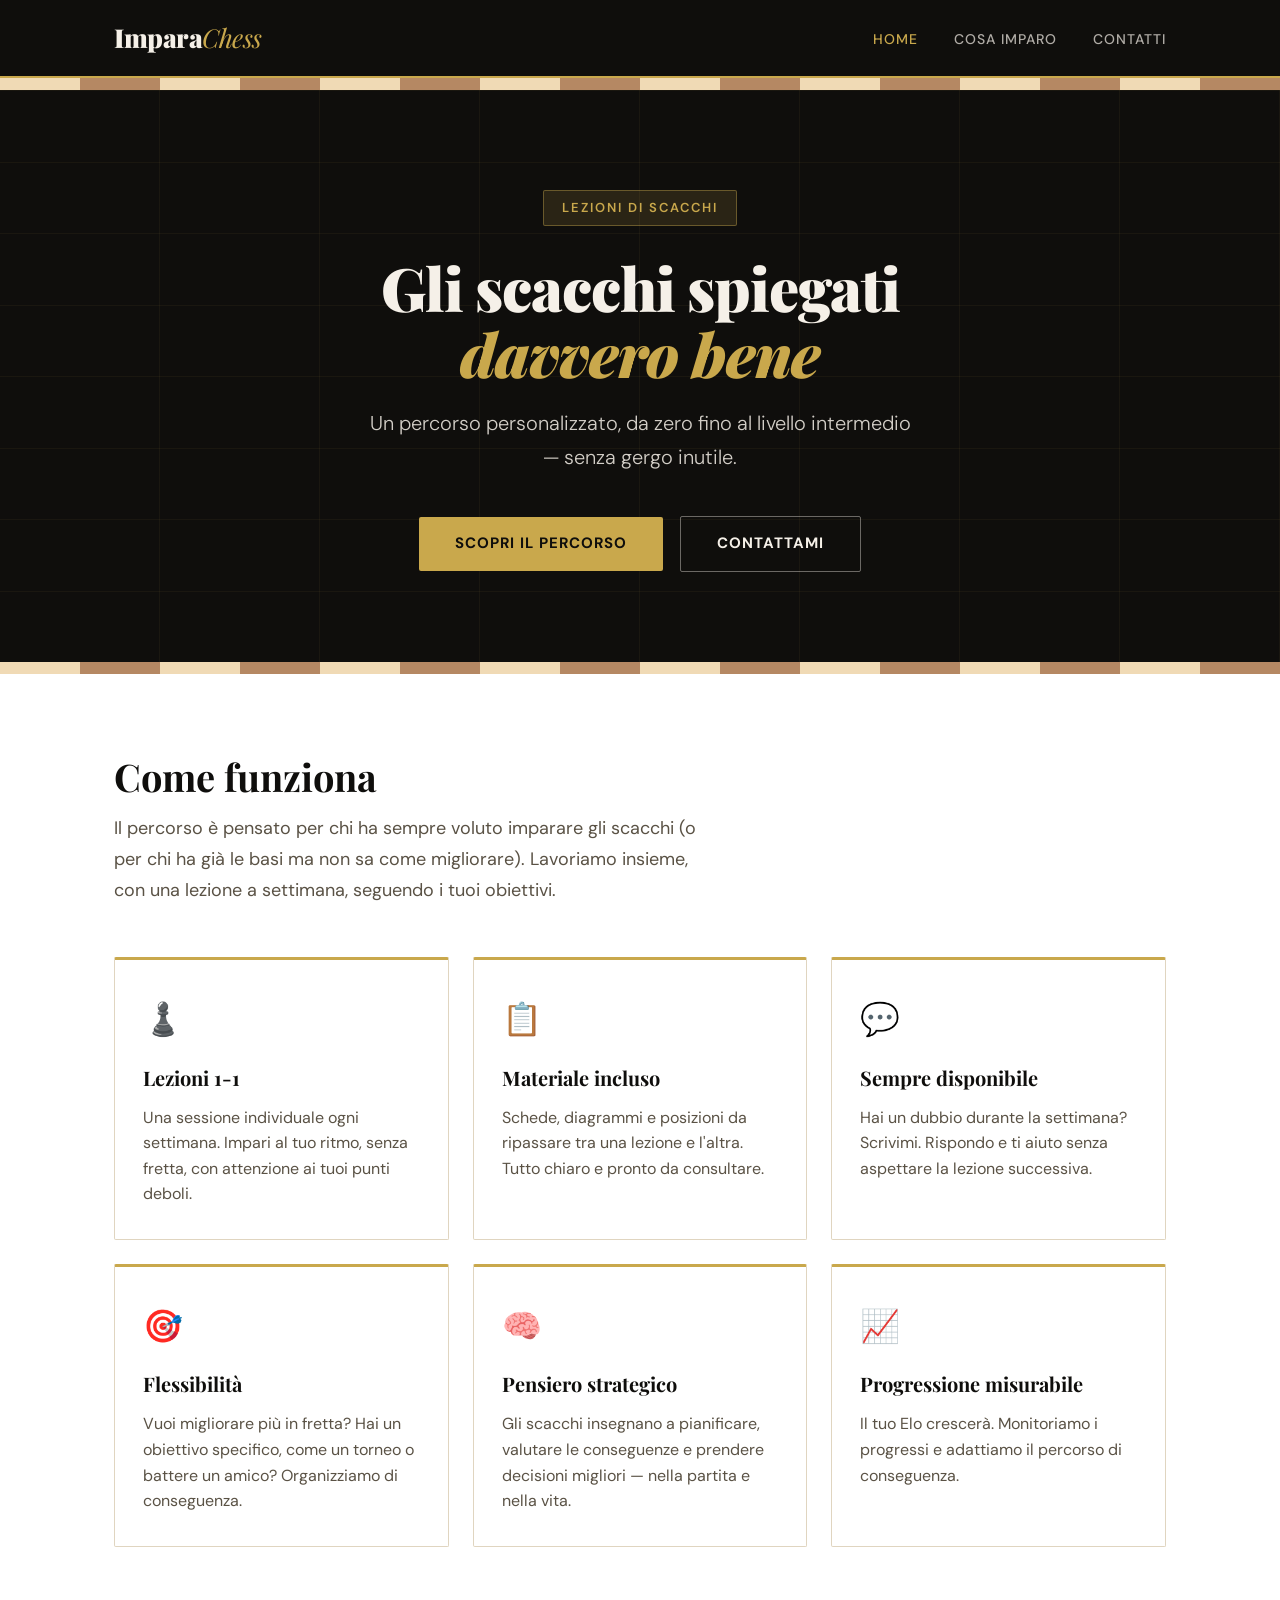
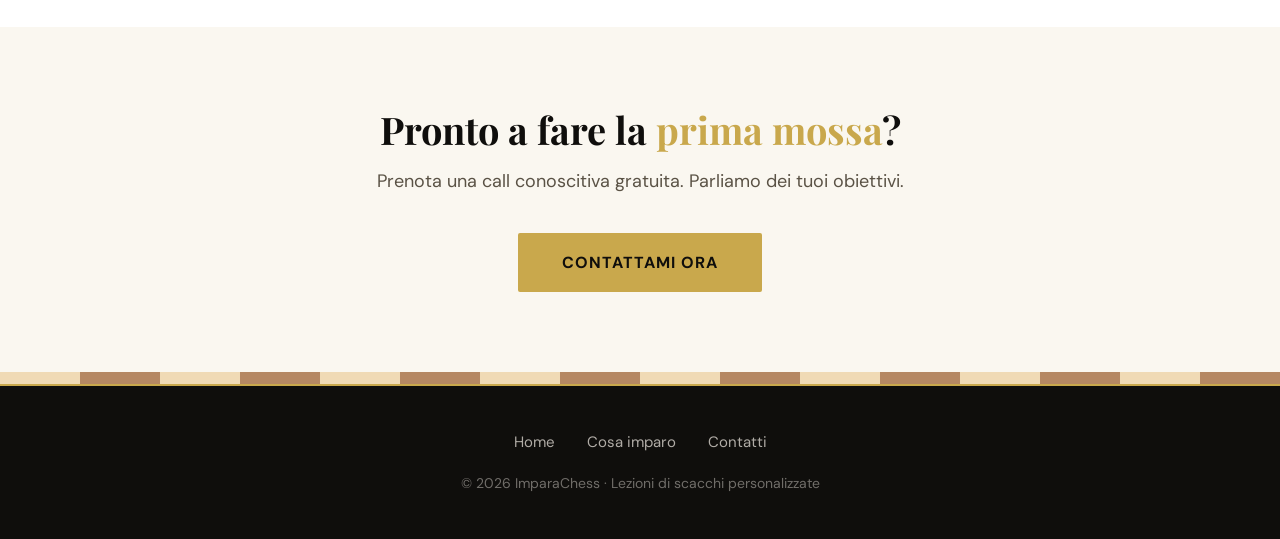
==== index.html @ 83b85c3e "Add files via upload" ====
<!DOCTYPE html>
<html lang="it">
<head>
    <meta charset="UTF-8">
    <meta name="viewport" content="width=device-width, initial-scale=1.0">
    <title>ImparaChess</title>
    <meta name="description" content="ImparaChess: lezioni di scacchi pratiche e chiare per principianti e giocatori intermedi. Impara a ragionare, a pianificare e a vincere.">
    <link rel="stylesheet" href="styles.css">
    <link rel="stylesheet" href="https://cdnjs.cloudflare.com/ajax/libs/font-awesome/6.5.0/css/all.min.css">
</head>
<body>

<header>
    <div class="navbar">
        <a href="index.html" class="logo">Impara<span>Chess</span></a>
        <button class="hamburger" onclick="toggleMenu()" aria-label="Menu">
            <span></span><span></span><span></span>
        </button>
        <nav>
            <ul id="nav-menu">
                <li><a href="index.html" class="active">Home</a></li>
                <li><a href="contenuti.html">Cosa imparo</a></li>
                <li><a href="contatti.html">Contatti</a></li>
            </ul>
        </nav>
    </div>
</header>

<div class="chess-strip">
    <span></span><span></span><span></span><span></span>
    <span></span><span></span><span></span><span></span>
    <span></span><span></span><span></span><span></span>
    <span></span><span></span><span></span><span></span>
</div>

<section class="hero">
    <div class="container hero-content">
        <div class="hero-badge">Lezioni di scacchi</div>
        <h1>Gli scacchi spiegati<br><em>davvero bene</em></h1>
        <p>Un percorso personalizzato, da zero fino al livello intermedio — senza gergo inutile.</p>
        <a href="contenuti.html" class="btn">Scopri il percorso</a>
        <a href="contatti.html" class="btn btn-outline">Contattami</a>
    </div>
</section>

<div class="chess-strip">
    <span></span><span></span><span></span><span></span>
    <span></span><span></span><span></span><span></span>
    <span></span><span></span><span></span><span></span>
    <span></span><span></span><span></span><span></span>
</div>

<section>
    <div class="container">
        <div class="section-title">Come funziona</div>
        <p class="section-sub">Il percorso è pensato per chi ha sempre voluto imparare gli scacchi (o per chi ha già le basi ma non sa come migliorare). Lavoriamo insieme, con una lezione a settimana, seguendo i tuoi obiettivi.</p>

        <div class="cards">
            <div class="card">
                <div class="card-icon">♟️</div>
                <h3>Lezioni 1-1</h3>
                <p>Una sessione individuale ogni settimana. Impari al tuo ritmo, senza fretta, con attenzione ai tuoi punti deboli.</p>
            </div>
            <div class="card">
                <div class="card-icon">📋</div>
                <h3>Materiale incluso</h3>
                <p>Schede, diagrammi e posizioni da ripassare tra una lezione e l'altra. Tutto chiaro e pronto da consultare.</p>
            </div>
            <div class="card">
                <div class="card-icon">💬</div>
                <h3>Sempre disponibile</h3>
                <p>Hai un dubbio durante la settimana? Scrivimi. Rispondo e ti aiuto senza aspettare la lezione successiva.</p>
            </div>
            <div class="card">
                <div class="card-icon">🎯</div>
                <h3>Flessibilità</h3>
                <p>Vuoi migliorare più in fretta? Hai un obiettivo specifico, come un torneo o battere un amico? Organizziamo di conseguenza.</p>
            </div>
            <div class="card">
                <div class="card-icon">🧠</div>
                <h3>Pensiero strategico</h3>
                <p>Gli scacchi insegnano a pianificare, valutare le conseguenze e prendere decisioni migliori — nella partita e nella vita.</p>
            </div>
            <div class="card">
                <div class="card-icon">📈</div>
                <h3>Progressione misurabile</h3>
                <p>Il tuo Elo crescerà. Monitoriamo i progressi e adattiamo il percorso di conseguenza.</p>
            </div>
        </div>
    </div>
</section>

<section class="sfondo-avorio">
    <div class="container" style="text-align:center;">
        <div class="section-title">Pronto a fare la <span class="oro">prima mossa</span>?</div>
        <p class="section-sub" style="margin: 0 auto 36px; text-align:center;">Prenota una call conoscitiva gratuita. Parliamo dei tuoi obiettivi.</p>
        <a href="contatti.html" class="btn" style="font-size:16px; padding: 16px 44px;">Contattami ora</a>
    </div>
</section>

<div class="chess-strip">
    <span></span><span></span><span></span><span></span>
    <span></span><span></span><span></span><span></span>
    <span></span><span></span><span></span><span></span>
    <span></span><span></span><span></span><span></span>
</div>

<footer>
    <div class="container">
        <ul class="footer-links">
            <li><a href="index.html">Home</a></li>
            <li><a href="contenuti.html">Cosa imparo</a></li>
            <li><a href="contatti.html">Contatti</a></li>
        </ul>
        <p class="footer-copy">© 2026 ImparaChess · Lezioni di scacchi personalizzate</p>
    </div>
</footer>

<script>
function toggleMenu() {
    document.getElementById('nav-menu').classList.toggle('open');
}
</script>
</body>
</html>
---- styles.css ----
@import url('https://fonts.googleapis.com/css2?family=Playfair+Display:wght@400;600;700;900&family=DM+Sans:wght@300;400;500;600&display=swap');

* {
    margin: 0;
    padding: 0;
    box-sizing: border-box;
}

:root {
    --nero: #0f0e0c;
    --bianco-avorio: #f5f0e8;
    --oro: #c9a84c;
    --oro-chiaro: #e2c47a;
    --oro-sfondo: #faf7f0;
    --marrone: #6b4f2a;
    --testo: #1c1a17;
    --testo-morbido: #5a5245;
    --bordo: #e0d5c0;
    --bianco: #ffffff;
    --scacco-chiaro: #f0dab5;
    --scacco-scuro: #b58863;
}

body {
    font-family: 'DM Sans', sans-serif;
    font-size: 18px;
    line-height: 1.7;
    color: var(--testo);
    background: var(--bianco);
}

.container {
    max-width: 1100px;
    margin: 0 auto;
    padding: 0 24px;
}

/* ── HEADER ── */
header {
    background: var(--nero);
    position: sticky;
    top: 0;
    z-index: 100;
    border-bottom: 2px solid var(--oro);
}

.navbar {
    padding: 16px 0;
    display: flex;
    justify-content: space-between;
    align-items: center;
    max-width: 1100px;
    margin: 0 auto;
    padding-left: 24px;
    padding-right: 24px;
}

.logo {
    font-family: 'Playfair Display', serif;
    font-size: 26px;
    font-weight: 900;
    color: var(--bianco-avorio);
    text-decoration: none;
    letter-spacing: -0.5px;
}

.logo span {
    color: var(--oro);
    font-weight: 400;
    font-style: italic;
}

nav ul {
    list-style: none;
    display: flex;
    gap: 36px;
}

nav a {
    text-decoration: none;
    color: rgba(245, 240, 232, 0.7);
    font-size: 14px;
    font-weight: 500;
    text-transform: uppercase;
    letter-spacing: 1px;
    transition: color 0.2s;
}

nav a:hover, nav a.active {
    color: var(--oro);
}

/* ── HERO ── */
.hero {
    background: var(--nero);
    padding: 100px 0 90px;
    text-align: center;
    color: var(--bianco-avorio);
    position: relative;
    overflow: hidden;
}

.hero::before {
    content: '';
    position: absolute;
    inset: 0;
    background-image:
        repeating-linear-gradient(
            0deg,
            transparent,
            transparent calc(12.5% - 1px),
            rgba(201,168,76,0.06) calc(12.5% - 1px),
            rgba(201,168,76,0.06) 12.5%
        ),
        repeating-linear-gradient(
            90deg,
            transparent,
            transparent calc(12.5% - 1px),
            rgba(201,168,76,0.06) calc(12.5% - 1px),
            rgba(201,168,76,0.06) 12.5%
        );
    pointer-events: none;
}

.hero-content {
    position: relative;
    z-index: 1;
}

.hero-badge {
    display: inline-block;
    background: rgba(201,168,76,0.15);
    color: var(--oro);
    border: 1px solid rgba(201,168,76,0.4);
    font-size: 13px;
    font-weight: 600;
    text-transform: uppercase;
    letter-spacing: 2px;
    padding: 6px 18px;
    border-radius: 2px;
    margin-bottom: 28px;
}

.hero h1 {
    font-family: 'Playfair Display', serif;
    font-size: 60px;
    font-weight: 900;
    margin-bottom: 20px;
    line-height: 1.1;
    letter-spacing: -1px;
}

.hero h1 em {
    color: var(--oro);
    font-style: italic;
}

.hero p {
    font-size: 20px;
    font-weight: 300;
    margin-bottom: 42px;
    opacity: 0.85;
    max-width: 560px;
    margin-left: auto;
    margin-right: auto;
}

.btn {
    display: inline-block;
    background: var(--oro);
    color: var(--nero);
    padding: 14px 36px;
    border-radius: 2px;
    font-weight: 700;
    font-size: 15px;
    text-decoration: none;
    text-transform: uppercase;
    letter-spacing: 1px;
    transition: background 0.2s, transform 0.15s;
}

.btn:hover {
    background: var(--oro-chiaro);
    transform: translateY(-2px);
}

.btn-outline {
    background: transparent;
    color: var(--bianco-avorio);
    border: 1px solid rgba(245,240,232,0.4);
    margin-left: 12px;
}

.btn-outline:hover {
    background: rgba(255,255,255,0.08);
    border-color: var(--bianco-avorio);
}

/* ── SCACCHIERA DECORATIVA ── */
.chess-strip {
    display: flex;
    height: 12px;
}
.chess-strip span {
    flex: 1;
}
.chess-strip span:nth-child(odd) { background: var(--scacco-chiaro); }
.chess-strip span:nth-child(even) { background: var(--scacco-scuro); }

/* ── SEZIONI ── */
section {
    padding: 80px 0;
}

section.sfondo-avorio {
    background: var(--oro-sfondo);
}

.section-title {
    font-family: 'Playfair Display', serif;
    font-size: 38px;
    color: var(--nero);
    margin-bottom: 14px;
    font-weight: 700;
    line-height: 1.2;
}

.section-title .oro { color: var(--oro); }

.section-sub {
    font-size: 18px;
    color: var(--testo-morbido);
    margin-bottom: 52px;
    max-width: 600px;
    line-height: 1.7;
}

/* ── CARD ── */
.cards {
    display: grid;
    grid-template-columns: repeat(auto-fit, minmax(280px, 1fr));
    gap: 24px;
}

.card {
    background: var(--bianco);
    border: 1px solid var(--bordo);
    border-radius: 2px;
    padding: 32px 28px;
    border-top: 3px solid var(--oro);
    transition: box-shadow 0.2s, transform 0.2s;
}

.card:hover {
    box-shadow: 0 8px 32px rgba(0,0,0,0.1);
    transform: translateY(-3px);
}

.card-icon {
    font-size: 32px;
    margin-bottom: 14px;
}

.card h3 {
    font-family: 'Playfair Display', serif;
    font-size: 20px;
    color: var(--nero);
    margin-bottom: 10px;
}

.card p {
    font-size: 16px;
    color: var(--testo-morbido);
    line-height: 1.6;
}

/* ── FOOTER ── */
footer {
    background: var(--nero);
    color: rgba(245,240,232,0.7);
    padding: 44px 0;
    text-align: center;
    font-size: 15px;
    border-top: 2px solid var(--oro);
}

footer a {
    color: rgba(245,240,232,0.7);
    text-decoration: none;
    transition: color 0.2s;
}

footer a:hover { color: var(--oro); }

footer .footer-links {
    display: flex;
    justify-content: center;
    gap: 32px;
    margin-bottom: 16px;
    list-style: none;
}

footer .footer-copy {
    font-size: 14px;
    opacity: 0.6;
}

/* ── PAGE HERO ── */
.page-hero {
    background: var(--nero);
    padding: 60px 0 52px;
    color: var(--bianco-avorio);
    text-align: center;
    position: relative;
    overflow: hidden;
}

.page-hero::before {
    content: '';
    position: absolute;
    inset: 0;
    background-image:
        repeating-linear-gradient(
            0deg,
            transparent,
            transparent calc(25% - 1px),
            rgba(201,168,76,0.05) calc(25% - 1px),
            rgba(201,168,76,0.05) 25%
        ),
        repeating-linear-gradient(
            90deg,
            transparent,
            transparent calc(12.5% - 1px),
            rgba(201,168,76,0.05) calc(12.5% - 1px),
            rgba(201,168,76,0.05) 12.5%
        );
    pointer-events: none;
}

.page-hero > * { position: relative; z-index: 1; }

.page-hero h1 {
    font-family: 'Playfair Display', serif;
    font-size: 46px;
    font-weight: 900;
    margin-bottom: 12px;
    letter-spacing: -0.5px;
}

.page-hero h1 em { color: var(--oro); font-style: italic; }

.page-hero p {
    font-size: 19px;
    opacity: 0.82;
    max-width: 520px;
    margin: 0 auto;
}

/* ── MOBILE ── */
.hamburger {
    display: none;
    flex-direction: column;
    gap: 5px;
    background: none;
    border: none;
    cursor: pointer;
    padding: 4px;
}

.hamburger span {
    width: 24px;
    height: 2px;
    background: var(--bianco-avorio);
    transition: 0.3s;
}

@media (max-width: 700px) {
    .hero h1 { font-size: 36px; }
    .hero p { font-size: 17px; }
    .btn-outline { display: none; }
    .section-title { font-size: 28px; }
    .page-hero h1 { font-size: 32px; }

    nav ul {
        display: none;
        flex-direction: column;
        position: absolute;
        top: 62px;
        left: 0;
        right: 0;
        background: var(--nero);
        border-bottom: 2px solid var(--oro);
        padding: 20px 24px;
        gap: 20px;
    }

    nav ul.open { display: flex; }
    .hamburger { display: flex; }
}
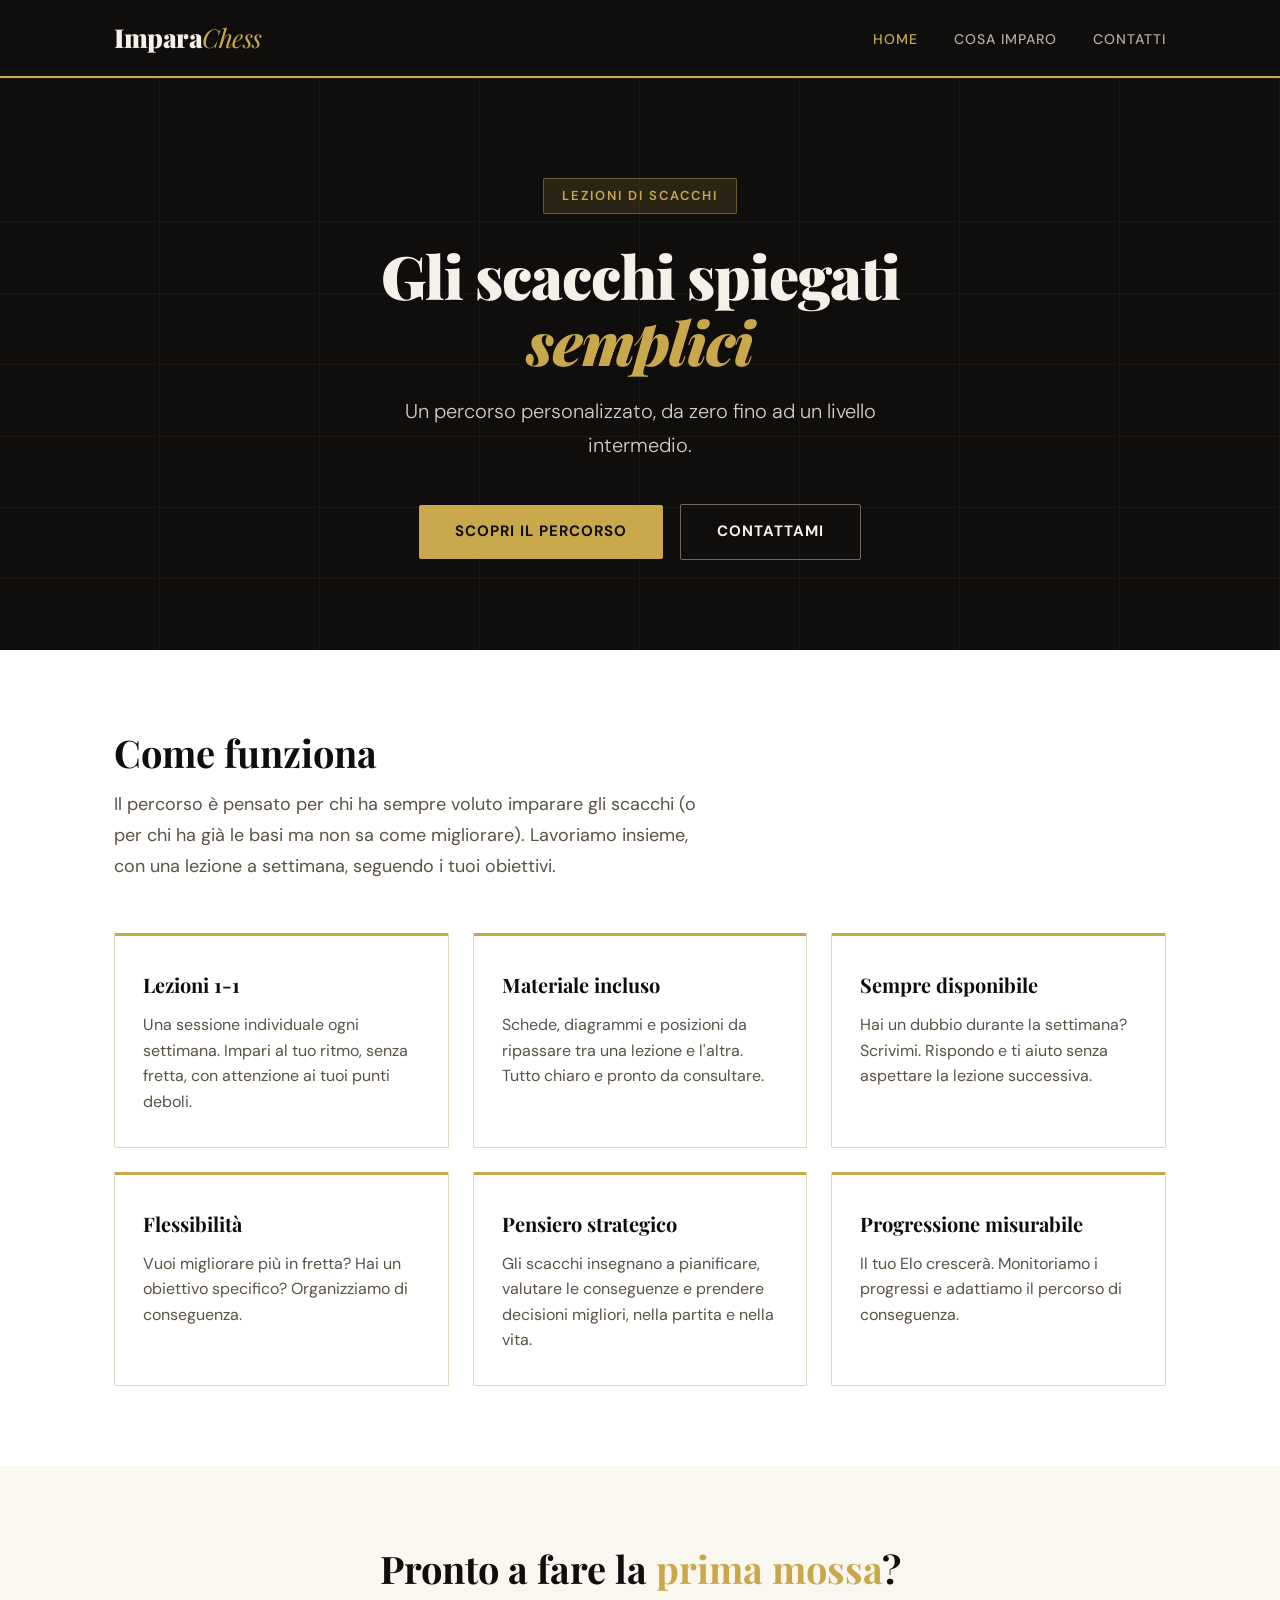
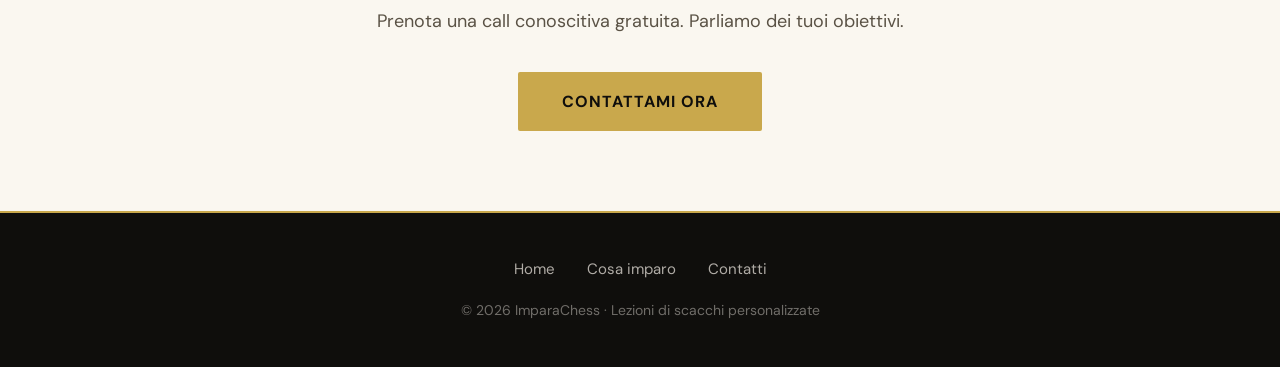
==== commit 940d0e2d: "Update index.html" ====
--- a/index.html
+++ b/index.html
@@ -26,29 +26,16 @@
     </div>
 </header>
 
-<div class="chess-strip">
-    <span></span><span></span><span></span><span></span>
-    <span></span><span></span><span></span><span></span>
-    <span></span><span></span><span></span><span></span>
-    <span></span><span></span><span></span><span></span>
-</div>
-
 <section class="hero">
     <div class="container hero-content">
         <div class="hero-badge">Lezioni di scacchi</div>
-        <h1>Gli scacchi spiegati<br><em>davvero bene</em></h1>
-        <p>Un percorso personalizzato, da zero fino al livello intermedio — senza gergo inutile.</p>
+        <h1>Gli scacchi spiegati<br><em>semplici</em></h1>
+        <p>Un percorso personalizzato, da zero fino ad un livello intermedio.</p>
         <a href="contenuti.html" class="btn">Scopri il percorso</a>
         <a href="contatti.html" class="btn btn-outline">Contattami</a>
     </div>
 </section>
 
-<div class="chess-strip">
-    <span></span><span></span><span></span><span></span>
-    <span></span><span></span><span></span><span></span>
-    <span></span><span></span><span></span><span></span>
-    <span></span><span></span><span></span><span></span>
-</div>
 
 <section>
     <div class="container">
@@ -57,32 +44,26 @@
 
         <div class="cards">
             <div class="card">
-                <div class="card-icon">♟️</div>
                 <h3>Lezioni 1-1</h3>
                 <p>Una sessione individuale ogni settimana. Impari al tuo ritmo, senza fretta, con attenzione ai tuoi punti deboli.</p>
             </div>
             <div class="card">
-                <div class="card-icon">📋</div>
                 <h3>Materiale incluso</h3>
                 <p>Schede, diagrammi e posizioni da ripassare tra una lezione e l'altra. Tutto chiaro e pronto da consultare.</p>
             </div>
             <div class="card">
-                <div class="card-icon">💬</div>
                 <h3>Sempre disponibile</h3>
                 <p>Hai un dubbio durante la settimana? Scrivimi. Rispondo e ti aiuto senza aspettare la lezione successiva.</p>
             </div>
             <div class="card">
-                <div class="card-icon">🎯</div>
                 <h3>Flessibilità</h3>
-                <p>Vuoi migliorare più in fretta? Hai un obiettivo specifico, come un torneo o battere un amico? Organizziamo di conseguenza.</p>
+                <p>Vuoi migliorare più in fretta? Hai un obiettivo specifico? Organizziamo di conseguenza.</p>
             </div>
             <div class="card">
-                <div class="card-icon">🧠</div>
                 <h3>Pensiero strategico</h3>
-                <p>Gli scacchi insegnano a pianificare, valutare le conseguenze e prendere decisioni migliori — nella partita e nella vita.</p>
+                <p>Gli scacchi insegnano a pianificare, valutare le conseguenze e prendere decisioni migliori, nella partita e nella vita.</p>
             </div>
             <div class="card">
-                <div class="card-icon">📈</div>
                 <h3>Progressione misurabile</h3>
                 <p>Il tuo Elo crescerà. Monitoriamo i progressi e adattiamo il percorso di conseguenza.</p>
             </div>
@@ -98,12 +79,6 @@
     </div>
 </section>
 
-<div class="chess-strip">
-    <span></span><span></span><span></span><span></span>
-    <span></span><span></span><span></span><span></span>
-    <span></span><span></span><span></span><span></span>
-    <span></span><span></span><span></span><span></span>
-</div>
 
 <footer>
     <div class="container">
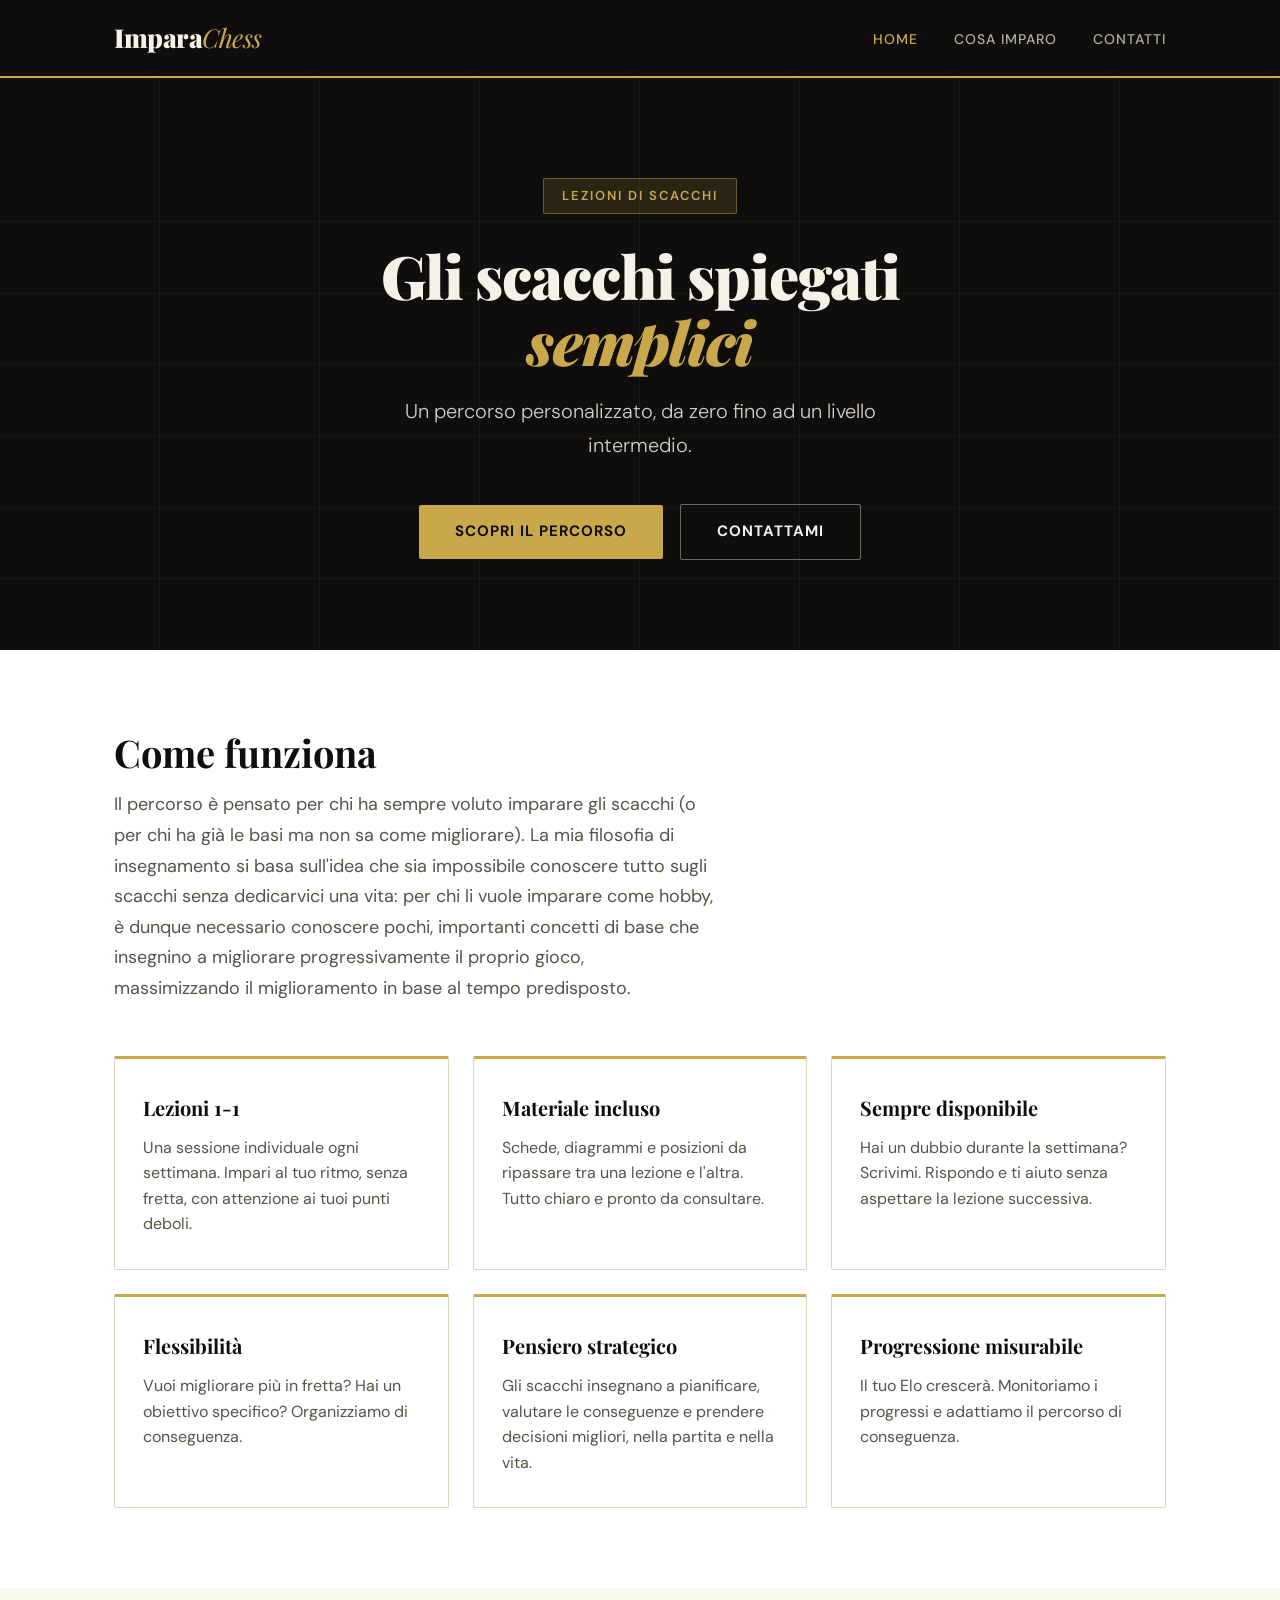
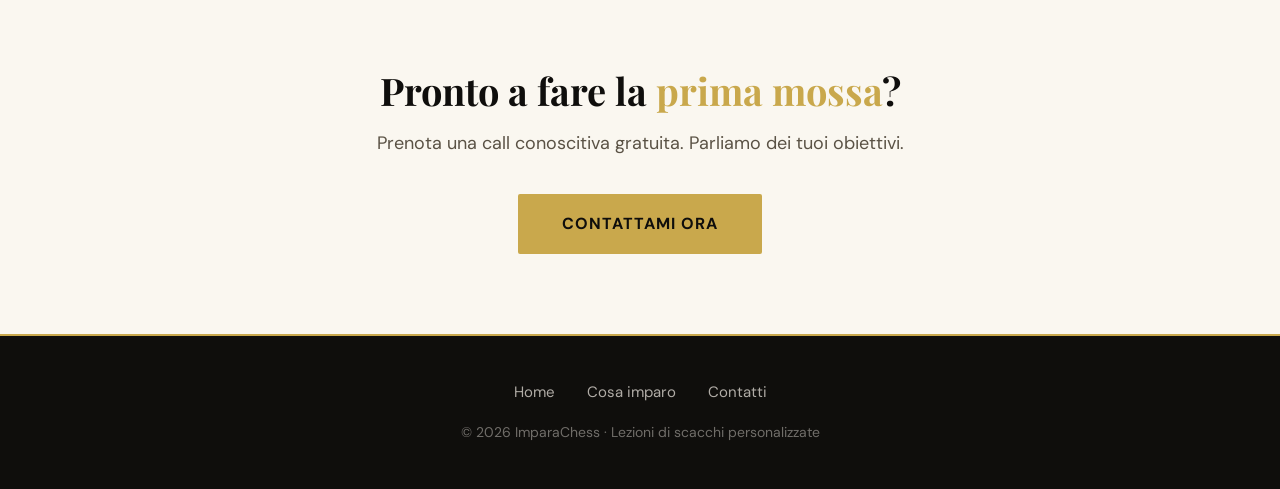
==== commit f8de0b5e: "Revise chess program description for clarity Updated the description of the chess learning program t" ====
--- a/index.html
+++ b/index.html
@@ -40,7 +40,7 @@
 <section>
     <div class="container">
         <div class="section-title">Come funziona</div>
-        <p class="section-sub">Il percorso è pensato per chi ha sempre voluto imparare gli scacchi (o per chi ha già le basi ma non sa come migliorare). Lavoriamo insieme, con una lezione a settimana, seguendo i tuoi obiettivi.</p>
+        <p class="section-sub">Il percorso è pensato per chi ha sempre voluto imparare gli scacchi (o per chi ha già le basi ma non sa come migliorare). La mia filosofia di insegnamento si basa sull'idea che sia impossibile conoscere tutto sugli scacchi senza dedicarvici una vita: per chi li vuole imparare come hobby, è dunque necessario conoscere pochi, importanti concetti di base che insegnino a migliorare progressivamente il proprio gioco, massimizzando il miglioramento in base al tempo predisposto.</p>
 
         <div class="cards">
             <div class="card">
